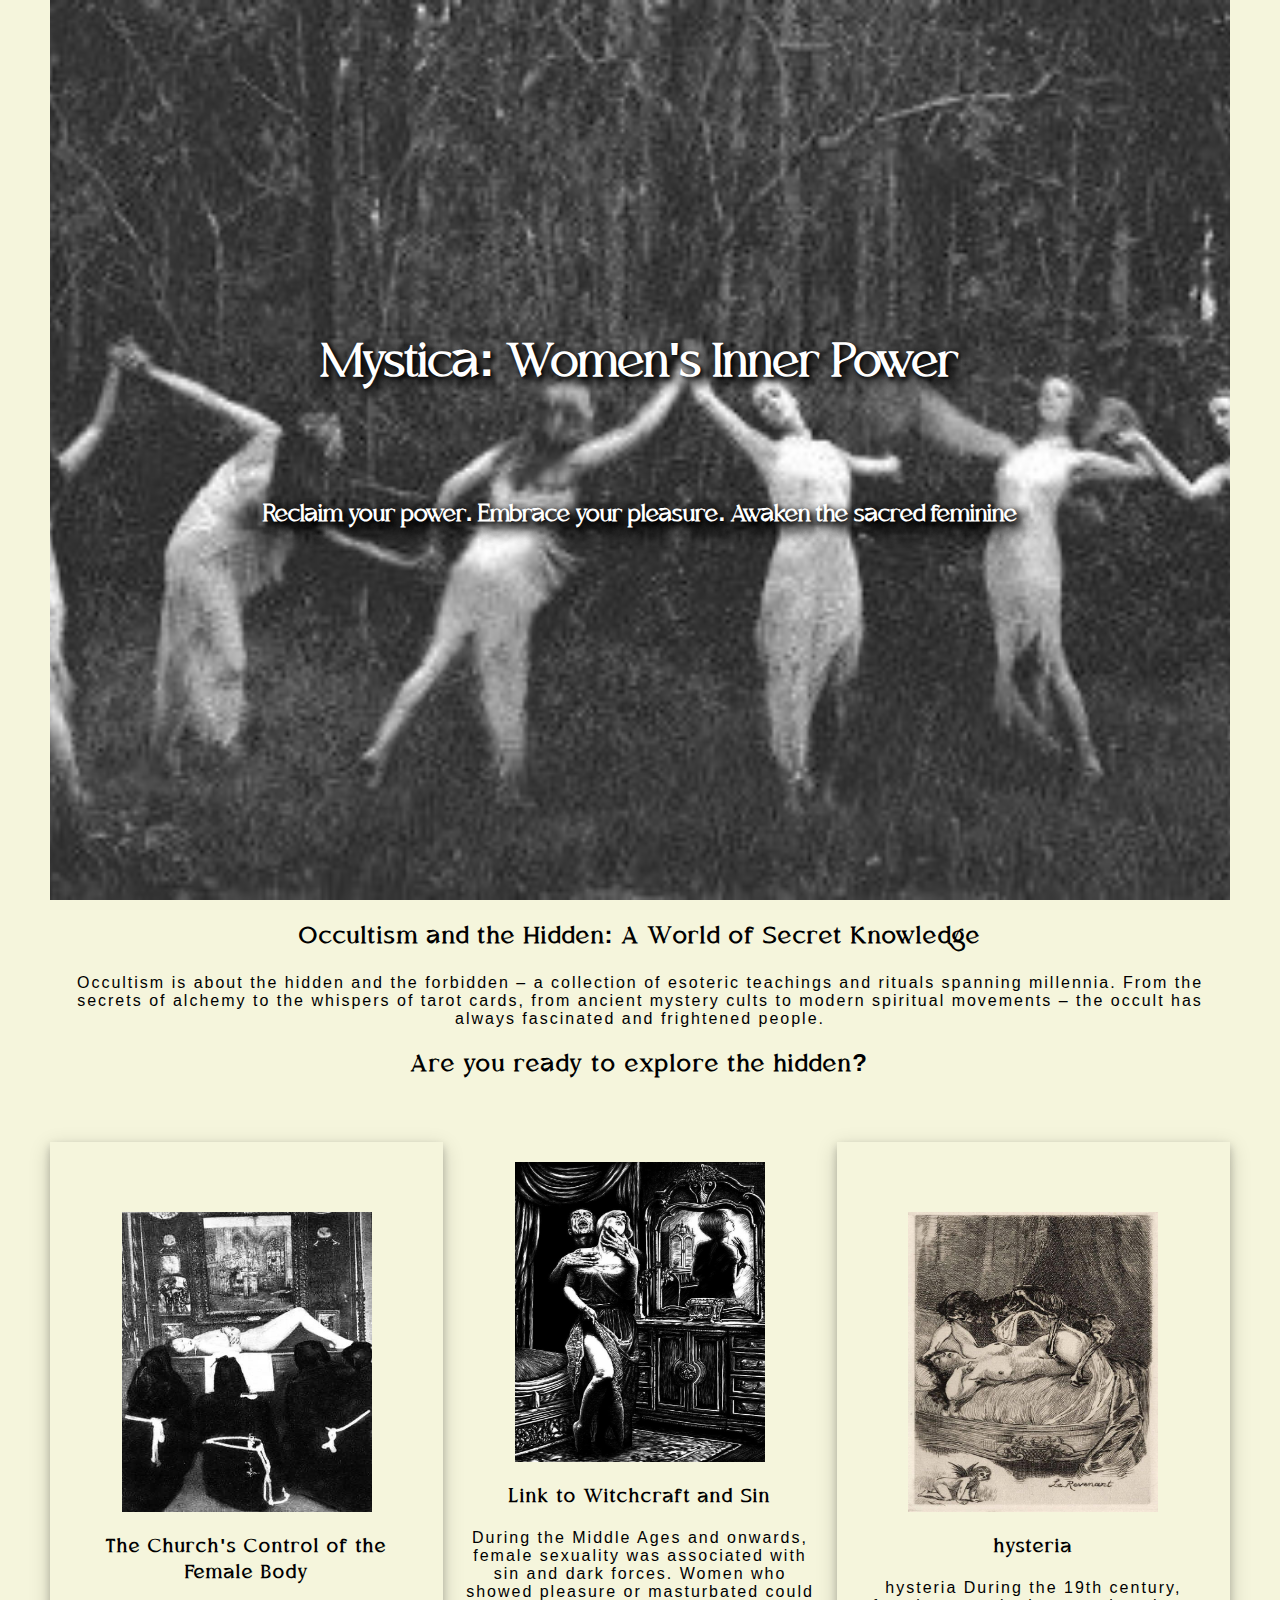
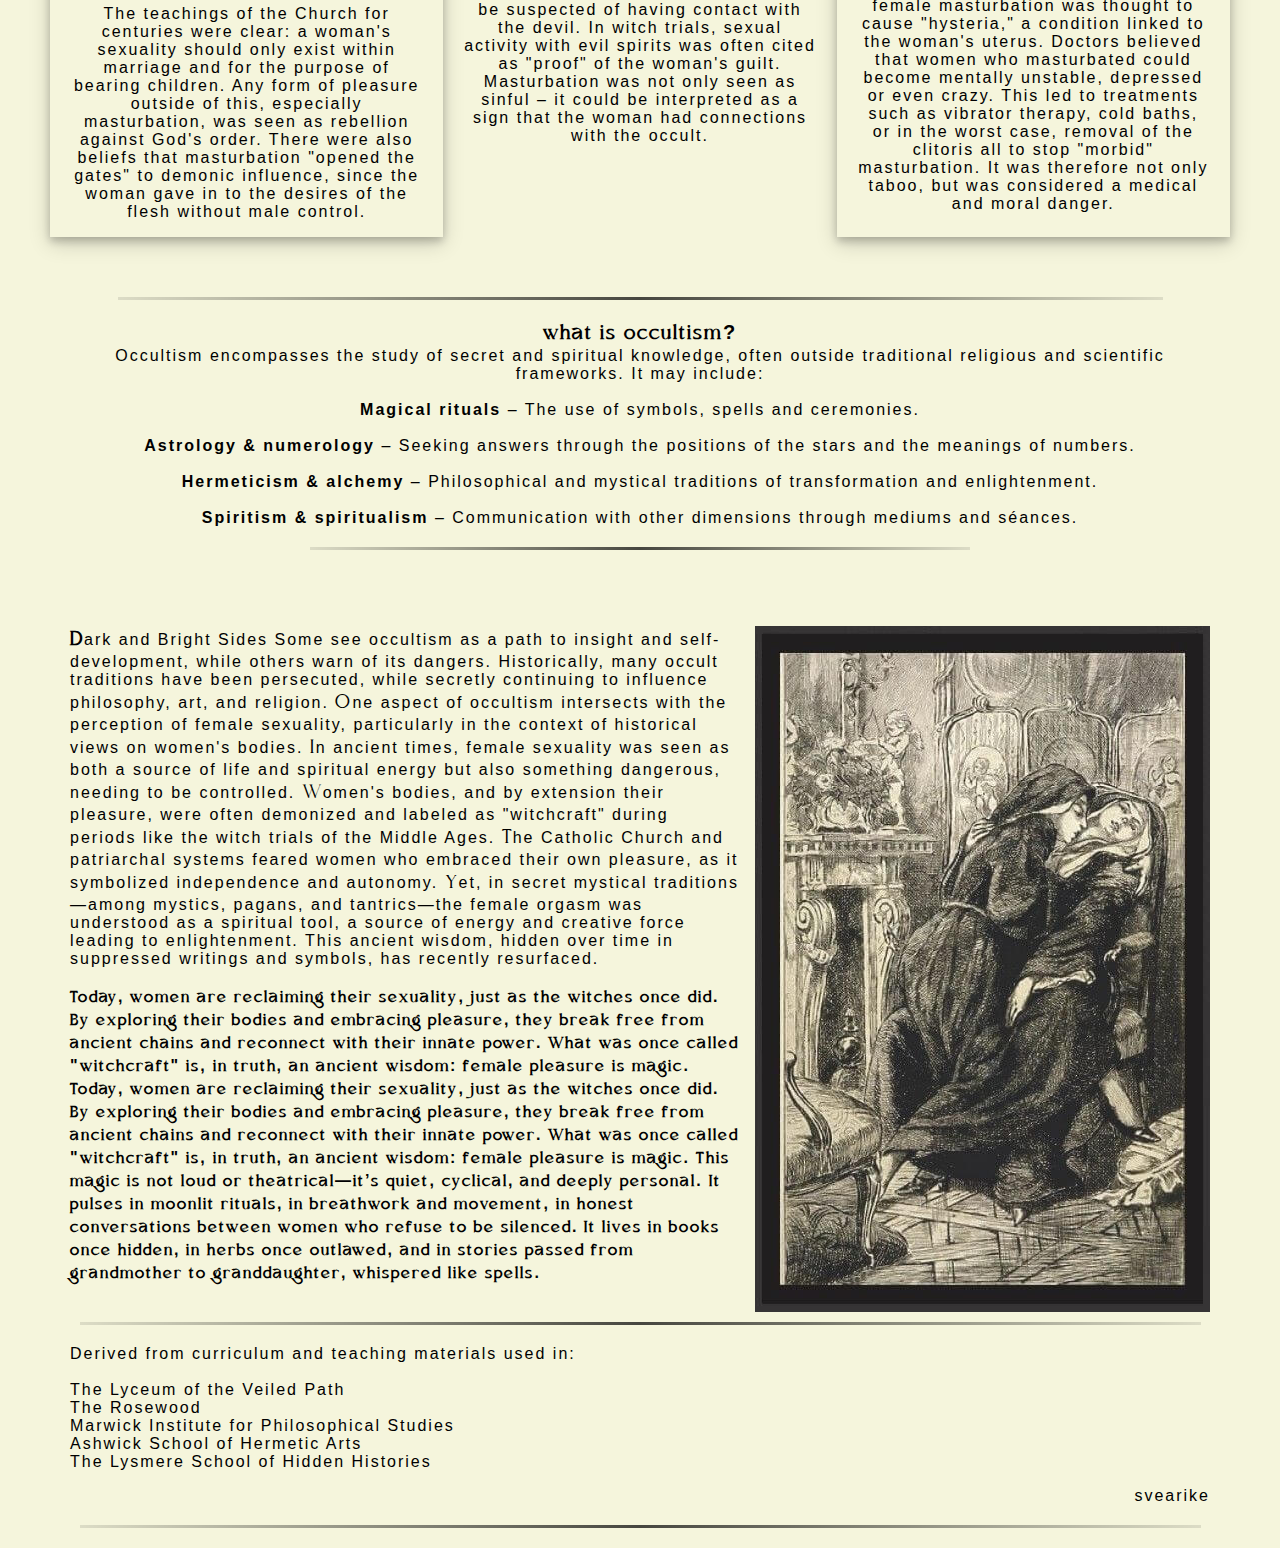
==== ocult.html @ 30f59b33 "Add files via upload" ====
<!DOCTYPE html>
<html lang="en">
<head>
    <meta charset="UTF-8">
    <meta name="viewport" content="width=device-width, initial-scale=1.0">
    <link rel="stylesheet" href="ocult.css">
    <title>Ocult</title>
</head>
<body>
    <div class="hero">
       <h1>Mystica: Women's Inner Power</h1> 
       <h2>Reclaim your power. Embrace your pleasure. Awaken the sacred feminine</h2>
</div>

<div class="start">
    <h2>Occultism and the Hidden: A World of Secret Knowledge </h2>
    <p>
       Occultism is about the hidden and the forbidden – a collection of esoteric teachings and rituals spanning millennia. From the secrets of alchemy to the whispers of tarot cards, from ancient mystery cults to modern spiritual movements – the occult has always fascinated and frightened people.
    </p>
    <h2>Are you ready to explore the hidden?</h2>
</div>

<div class="row">
    <div class="column skall">
     <img src="nun.jpg" alt="" class="utt">
     <h3>The Church's Control of the Female Body</h3>
     <p>
      The teachings of the Church for centuries were clear: a woman's sexuality should only exist within marriage and for the purpose of 
      bearing children. Any form of pleasure outside of this, especially masturbation, was seen as rebellion against God's order. There were also beliefs
    that masturbation "opened the gates" to demonic influence, since the woman gave in to the desires of the flesh without male control.
</p>
    </div>
    <div class="column mitten"  >
     <img src="women_vimperie.jpg" alt="">
     <h3>Link to Witchcraft and Sin</h3>
     <p>
     During the Middle Ages and onwards, female sexuality was associated with sin and dark forces. Women who showed pleasure or masturbated
     could be suspected of having contact with the devil. In witch trials, sexual activity with evil spirits was often cited as "proof" 
     of the woman's guilt. Masturbation was not only seen as sinful – it could be interpreted as a sign that the woman had connections with the occult.
     </p>
    </div>
    <div class="column skall">
        <img src="tjej_skilet.jpg" alt="" class="utt">
        <h3>hysteria</h3>
        <p>hysteria
         During the 19th century, female masturbation was thought to cause "hysteria," a condition linked to the woman's uterus. Doctors believed that
         women who masturbated could become mentally unstable, depressed 
         or even crazy. This led to treatments such as vibrator therapy, cold baths, or in the worst case, removal of the clitoris 
         all to stop "morbid" masturbation. It was therefore not only taboo, but was considered a medical and moral danger.
        </p>
           </div>
  </div>
 
<div class="info">
    <hr class="divider">
    <p><span class="sbl">what is occultism?</span> <br>

        Occultism encompasses the study of secret and spiritual knowledge, often outside traditional religious and scientific frameworks. It may include:
        <br>
        <br>
       <span class="bl"> Magical rituals </span>– The use of symbols, spells and ceremonies.
        <br>
        <br>
       <span class="bl">Astrology & numerology</span> – Seeking answers through the positions of the stars and the meanings of numbers.
        <br>
        <br>
       <span class="bl">Hermeticism & alchemy </span>– Philosophical and mystical traditions of transformation and enlightenment.
        <br>
        <br>
       <span class="bl">Spiritism & spiritualism </span>– Communication with other dimensions through mediums and séances.
    </p>
        <hr class="divider-s">
</div>
<div class="info2">
  
    <p><img src="nunorlove.jpg" alt="" class="info2img">
        <span class="sbl">D</span>ark and Bright Sides
        Some see occultism as a path to insight and self-development, while others warn of its dangers. Historically, many occult traditions have been persecuted, while secretly continuing to influence philosophy, art, and religion.
        
        <span class="sl">O</span>ne aspect of occultism intersects with the perception of female sexuality, particularly in the context of historical views on women's bodies. <span class="sl">I</span>n ancient times, female sexuality was seen as both a source of life and spiritual energy but also something dangerous, needing to be controlled. <span class="sl">W</span>omen's bodies, and by extension their pleasure, were often demonized and labeled as "witchcraft" during periods like the witch trials of the Middle Ages. <span class="sl">T</span>he Catholic Church and patriarchal systems feared women who embraced their own pleasure, as it symbolized independence and autonomy.
        
         <span class="sl">Y</span>et, in secret mystical traditions—among mystics, pagans, and tantrics—the female orgasm was understood as a spiritual tool, a source of energy and creative force leading to enlightenment. This ancient wisdom, hidden over time in suppressed writings and symbols, has recently resurfaced.
        <br>
        <br>
        <span class="sblf">
        Today, women are reclaiming their sexuality, just as the witches once did. By exploring their bodies and embracing pleasure, they break free from ancient chains and reconnect with their innate power. What was once called "witchcraft" is, in truth, an ancient wisdom: female pleasure is magic.
        Today, women are reclaiming their sexuality, just as the witches once did. By exploring their bodies and embracing pleasure, they break free from ancient chains and reconnect with their innate power. What was once called "witchcraft" is, in truth, an ancient wisdom: female pleasure is magic.

        This magic is not loud or theatrical—it’s quiet, cyclical, and deeply personal. It pulses in moonlit rituals, in breathwork and movement, in honest conversations between women who refuse to be silenced. It lives in books once hidden, in herbs once outlawed, and in stories passed from grandmother to granddaughter, whispered like spells.
    </span>
    </p>

</div>
<div class="kontakt">
    <hr class="divider slut">
<div class="skola">
    <p>
    Derived from curriculum and teaching materials used in:
    <br>
    <br>
    The Lyceum of the Veiled Path
    <br>
    The Rosewood
    <br>
    Marwick Institute for Philosophical Studies
    <br>
    Ashwick School of Hermetic Arts
    <br>
    The Lysmere School of Hidden Histories  
    </p>
</div>

<div class="plats">
    
    <p>svearike</p>
</div>
</div>
<hr class="divider">
</body>
</html>
---- ocult.css ----
@font-face {
    font-family: 'Moglan';
    src: url('Moglan_DEMO.ttf') format('truetype');
    font-weight: normal;
    font-style: normal;
}

body{
    background-color: beige;
    padding: 0;
    font-family: sans-serif;
    padding-left: 50px ;
    padding-right: 50px ;
    box-sizing: border-box;
    padding-top: 0;
    margin: 0;
}

.hero {
  display: flex;
  flex-direction: column;        /* ← Detta gör att innehållet staplas vertikalt */
  justify-content: center;
  align-items: center;

  height: 100vh;
  background-image: url(header.jpg);
  background-size: cover;
  background-position: center;
  background-attachment: fixed;

  
}
.hero h1 {
    transform: translateY(-50px); /* flyttar upp texten */
    color: white;
    font-size: 3rem;
    text-shadow:  
       2px 2px 4px rgba(0, 0, 0, 0.9),
       4px 4px 8px rgba(0, 0, 0, 0.8),
       6px 6px 12px rgba(0, 0, 0, 0.6);
    font-family: 'Moglan', sans-serif;
    font-weight: bold;
}
.hero h2{
  text-shadow:  rgb(0, 0, 1);
  font-family: 'Moglan', sans-serif;
  color: white;
  text-shadow:
    2px 2px 4px rgba(0, 0, 0, 0.9),
    4px 4px 8px rgba(0, 0, 0, 0.8),
    6px 6px 12px rgba(0, 0, 0, 0.6),
    8px 8px 14px rgba(0, 0, 0, 0.6),
    10px 10px 16px rgba(0, 0, 0, 0.6);

}
.start{
  text-align: center;
  
}
.start h2{
  font-family: 'Moglan', sans-serif;
  letter-spacing: 2px;
}

.row {
    display: flex;
    box-sizing: border-box;
    padding-top: 40px;
    text-align: center;
    align-items: stretch;
  }

  .row img{
    width: 250px;
    height: 300px;
  }
  .row h3,p{
    padding-left: 20px;
    padding-right: 20px;
    letter-spacing: 2px;
  }
  h3{
    font-family: 'Moglan', sans-serif;
  }
  .column {
   
    flex: 33%;
    align-items: center;
    margin: 0 auto;
  }
  .utt{
    padding-top: 70px;
  }
  .mitten{
    padding-top: 20px;
  }
  .skall{
    box-shadow: 0 4px 8px 0 rgba(0, 0, 0, 0.2), 0 6px 20px 0 rgba(0, 0, 0, 0.19);
    
  }

.info{
  padding: 40px;
  text-align: center;
  letter-spacing: 2px;
}
.sblf{
  font-family: 'Moglan', sans-serif;
  letter-spacing: 2px;
  font-weight: bold;
 
}
.sbl{
  font-family: 'Moglan', sans-serif;
  letter-spacing: 2px;
  font-weight: bold;
  font-size: 20px;
}
.sl{
  font-family: 'Moglan', sans-serif;
  font-size: 20px;
}
.bl{
  font-weight: bold;
}
.divider {
  border: none;
  height: 3px; /* Linjens tjocklek */
  background: linear-gradient(to right, rgba(0, 0, 0, 0.1), rgba(0, 0, 0, 0.712), rgba(0, 0, 0, 0.1)); /* Skuggeffekt från mitten */
  margin: 20px 0; /* Avstånd ovanför och under linjen */
  width: 95%; /* Bredden på linjen */
  margin-left: auto;
  margin-right: auto; /* Centrerar linjen */
}
.divider-s {
  border: none;
  height: 3px; /* Linjens tjocklek */
  background: linear-gradient(to right, rgba(0, 0, 0, 0.1), rgba(0, 0, 0, 0.712), rgba(0, 0, 0, 0.1)); /* Skuggeffekt från mitten */
  margin: 20px 0; /* Avstånd ovanför och under linjen */
  width: 60%;/* Bredden på linjen */
  margin-left: auto;
  margin-right: auto; /* Centrerar linjen */
}
.info2{
  letter-spacing: 2px;
}
.info2img{
  float: right;
  padding-left: 15px;
  padding-bottom: 10px;
}
.kontakt{
  display: inline;
}

.plats{
  text-align: right;
}


@media (max-width: 890px) {
  body{
    background-color: beige;
    
    font-family: sans-serif;
    
    box-sizing: border-box;
    padding-top: 0;
    margin: 0;
}
  hero {
    display: flex;
          
    
    align-items: center;
  
    height: 100vh;
    background-image: url(header.jpg);
    background-size: cover;
    background-position: center;
   
    
    
  }
  .hero h1 {
      transform: translateY(-50px); /* flyttar upp texten */
      color: white;
      font-size: 2,5rem;
      text-shadow:  
         2px 2px 4px rgba(0, 0, 0, 0.9),
         4px 4px 8px rgba(0, 0, 0, 0.8),
         6px 6px 12px rgba(0, 0, 0, 0.6);
      font-family: 'Moglan', sans-serif;
      font-weight: bold;
      letter-spacing: 3px;
      text-align: center;
  }
  .hero h2{
    text-align: center;
    letter-spacing: 3px;
    font-family: 'Moglan', sans-serif;
    font-size: 15px;
    color: white;
    text-shadow:
      2px 2px 4px rgba(0, 0, 0, 0.9),
      4px 4px 8px rgba(0, 0, 0, 0.8),
      6px 6px 12px rgba(0, 0, 0, 0.6),
      8px 8px 14px rgba(0, 0, 0, 0.6),
      10px 10px 16px rgba(0, 0, 0, 0.6);
  
  }
  
  .row {
    display: block;
    box-sizing: border-box;
    padding-top: 40px;
    text-align: center;
    align-items: stretch;
    overflow-x: none;
    
  }
 

  .row img{
    width: 250px;
    height: 300px;
  }
  .row h3,p{
    padding-left: 20px;
    padding-right: 20px;
    letter-spacing: 2px;
    padding-bottom: 10px;
  }
  h3{
    font-family: 'Moglan', sans-serif;
  }
 
 
  .skall{
    box-shadow: 0 4px 8px 0 rgba(0, 0, 0, 0.2), 0 6px 20px 0 rgba(0, 0, 0, 0.19);
    
  }
  .info2img{
    width: 300px;
    float: right;
    padding-left: 15px;
    padding-bottom: 10px;
  }
}
@media (max-width: 650px){
  .hero h1 {
    transform: translateY(-50px); /* flyttar upp texten */
    color: white;
    font-size: 2,5rem;
    text-shadow:  
       2px 2px 4px rgba(0, 0, 0, 0.9),
       4px 4px 8px rgba(0, 0, 0, 0.8),
       6px 6px 12px rgba(0, 0, 0, 0.6);
    font-family: 'Moglan', sans-serif;
    font-weight: bold;
    letter-spacing: 3px;
    text-align: center;
}
.hero h2{
  text-align: center;
  letter-spacing: 3px;
 font-family: sans-serif;
  font-size: 15px;
  color: white;
  text-shadow:
    2px 2px 4px rgba(0, 0, 0, 0.9),
    4px 4px 8px rgba(0, 0, 0, 0.8),
    6px 6px 12px rgba(0, 0, 0, 0.6),
    8px 8px 14px rgba(0, 0, 0, 0.6),
    10px 10px 16px rgba(0, 0, 0, 0.6);

}
.info2img{
  display: block;
  margin-left: auto;
  margin-right: auto;
  width: 100%;

  float: none;
}
.info2 p{
  padding-top: 20px;
  align-items: center;
}

}
@media (max-width: 460px){
  body{
    background-color: beige;
 
    font-family: sans-serif;
   
    box-sizing: border-box;

}
  .hero h1 {
    transform: translateY(-50px); /* flyttar upp texten */
    color: white;
    font-size: 2,2rem;
    text-shadow:  
       2px 2px 4px rgba(0, 0, 0, 0.9),
       4px 4px 8px rgba(0, 0, 0, 0.8),
       6px 6px 12px rgba(0, 0, 0, 0.6);
    font-family: 'Moglan', sans-serif;
    font-weight: bold;
    letter-spacing: 3px;
    text-align: center;
}
.hero h2{
  display: none;
 
}
.info2{
  padding: none;
  text-align: center;
}

.info2img{

  width: 100%;
  display: block;
  margin-left: auto;
  margin-right: auto;
  padding: 0;
  
}
 }
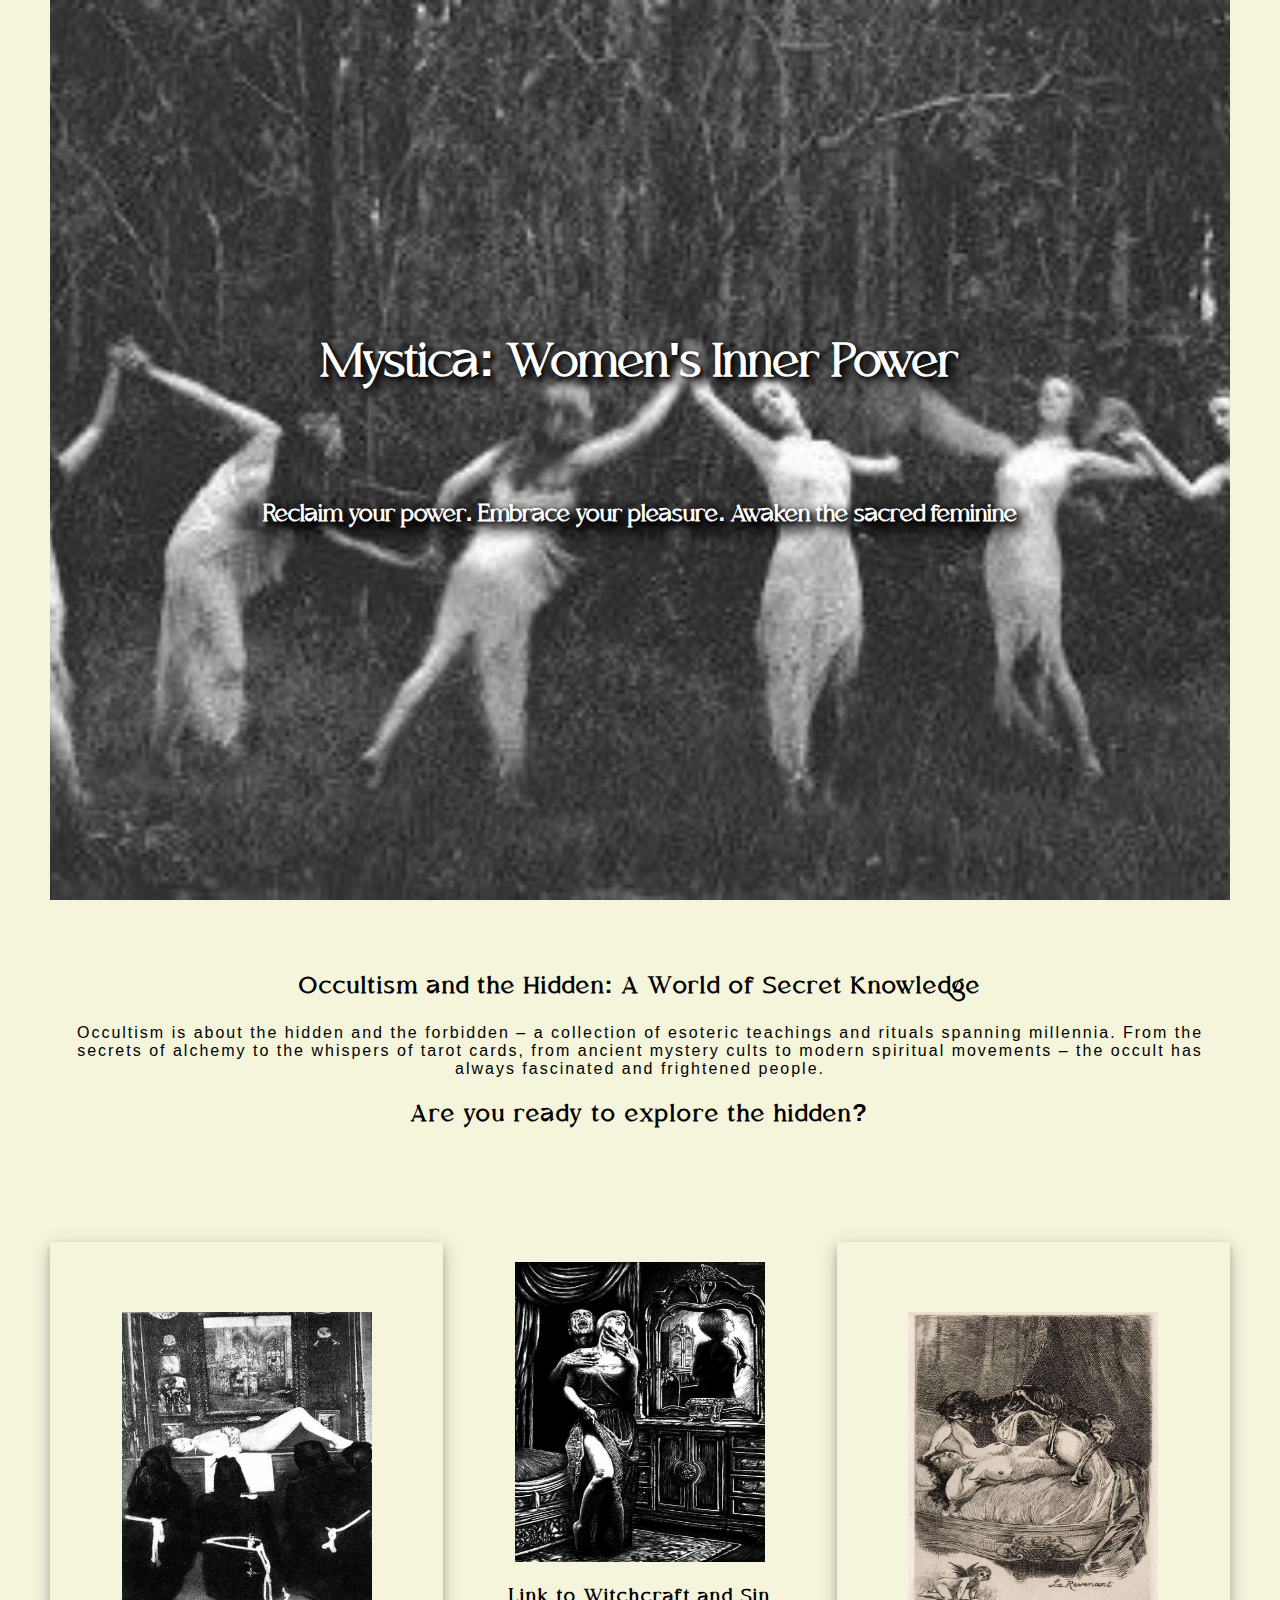
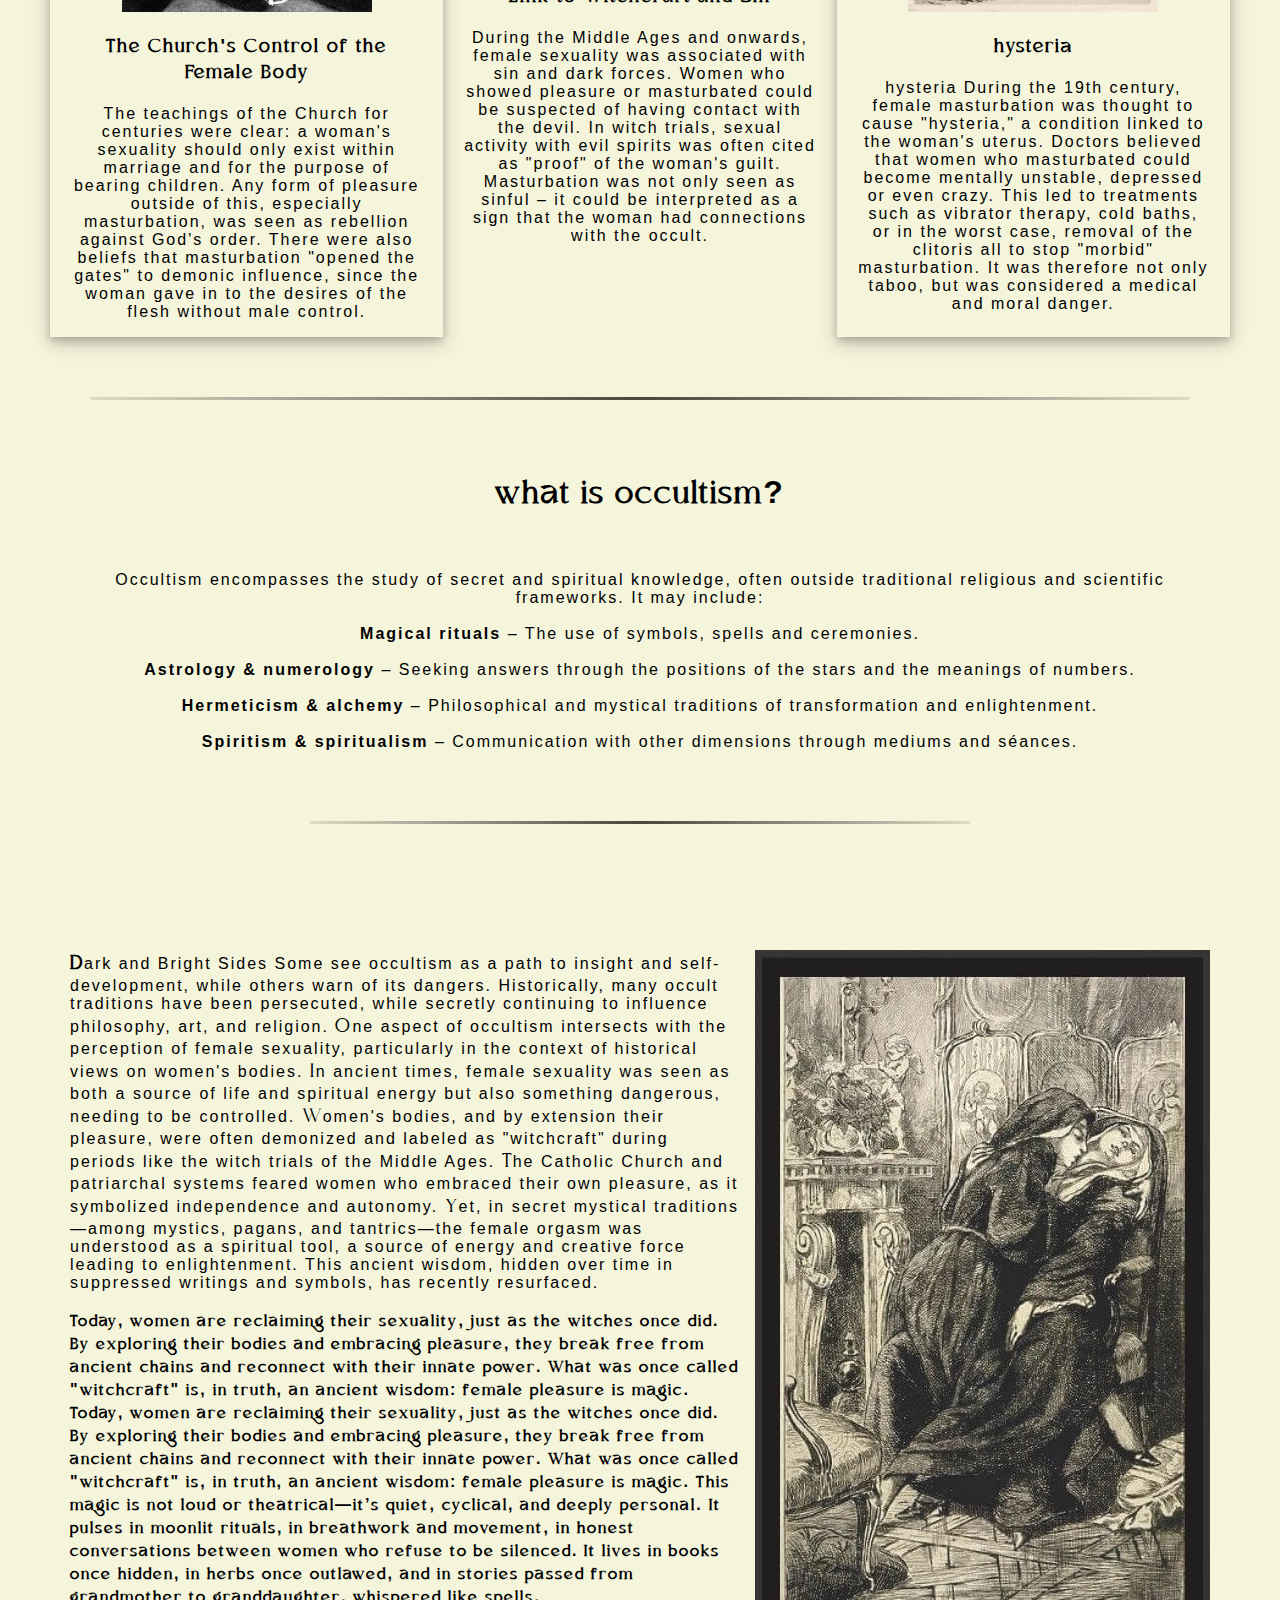
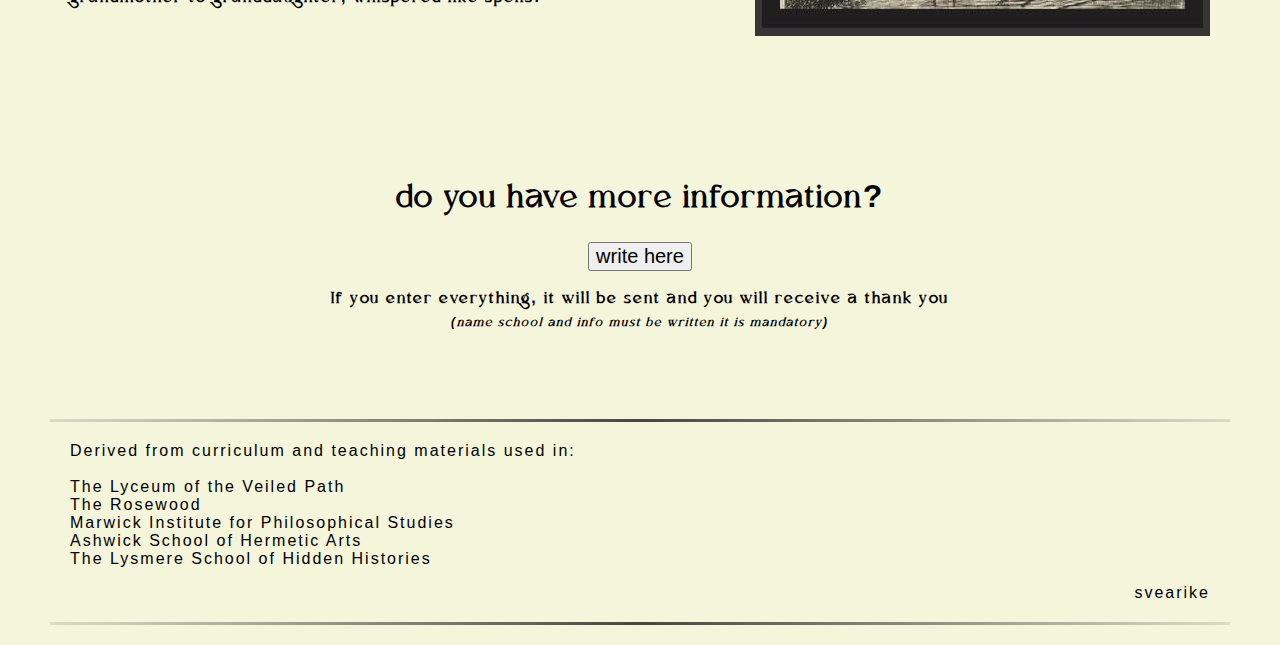
==== commit c5492c09: "Add files via upload" ====
--- a/ocult.html
+++ b/ocult.html
@@ -53,8 +53,9 @@
  
 <div class="info">
     <hr class="divider">
-    <p><span class="sbl">what is occultism?</span> <br>
-
+    <h1>what is occultism? </h1>
+    <br>
+        <p>
         Occultism encompasses the study of secret and spiritual knowledge, often outside traditional religious and scientific frameworks. It may include:
         <br>
         <br>
@@ -91,6 +92,33 @@
     </p>
 
 </div>
+<div class="break"></div> 
+<div class="du">
+    <h1>do you have more information?</h1>
+    <button class="button-du" onclick="getUserInfo()">write here</button>
+    <p>If you enter everything, it will be sent and you will receive a thank you <br>
+        <em class="fint">  (name school and info must be written it is mandatory)</em>
+    </p>  
+     
+    <p id="demo"></p>
+</div>
+
+
+<!-- Popuprutan -->
+<div id="overlay" class="overlay">
+    <div class="popup">
+      <h2>Write your information</h2>
+      <input id="nameInput" type="text" placeholder="Name">
+      <input id="schoolInput" type="text" placeholder="School or Company">
+      <input id="infoInput" type="text" placeholder="Your info">
+      <button onclick="submitInfo()">Send</button>
+    </div>
+  </div>
+  
+  <!-- Visar användarens text -->
+ 
+
+
 <div class="kontakt">
     <hr class="divider slut">
 <div class="skola">
@@ -116,5 +144,31 @@
 </div>
 </div>
 <hr class="divider">
+
+
+<script>
+function getUserInfo() {
+  document.getElementById("overlay").style.display = "flex";
+}
+
+function submitInfo() {
+  const name = document.getElementById("nameInput").value;
+  const school = document.getElementById("schoolInput").value;
+  const info = document.getElementById("infoInput").value;
+if(name && school && info){
+  document.getElementById("demo").innerHTML = `
+    <strong>thank you ${name}</strong><br>
+   
+  `;}
+
+  else {
+    // Gör inget
+    document.getElementById("demo").innerHTML = "";
+  }
+  document.getElementById("overlay").style.display = "none";
+}
+
+    
+    </script>
 </body>
 </html>--- a/ocult.css
+++ b/ocult.css
@@ -55,6 +55,8 @@
 }
 .start{
   text-align: center;
+  padding-top: 50px;
+  padding-bottom: 50px;
   
 }
 .start h2{
@@ -104,6 +106,17 @@
   text-align: center;
   letter-spacing: 2px;
 }
+.info p{
+  
+  padding-bottom: 50px;
+}
+.info h1{
+  
+  font-family: 'Moglan', sans-serif;
+  letter-spacing: 2px;
+  font-weight: bold;
+  padding-top: 50px;
+}
 .sblf{
   font-family: 'Moglan', sans-serif;
   letter-spacing: 2px;
@@ -123,12 +136,65 @@
 .bl{
   font-weight: bold;
 }
+
+.du{
+  text-align: center;
+  padding-top: 100px;
+  font-family: 'Moglan', sans-serif;
+  letter-spacing: 2px;
+  font-weight: bold;
+  padding-bottom: 50px;
+}
+.fint{
+  font-size: 12px;
+}
+.button-du{
+  font-size: 20px;
+}
+
+.break {
+  clear: both;
+}
+.overlay {
+  position: fixed;
+  top: 0; left: 0;
+  width: 100%; height: 100%;
+  background: rgba(0, 0, 0, 0.7);
+  display: none;
+  justify-content: center;
+  align-items: center;
+  z-index: 999;
+}
+
+.popup {
+  background: white;
+  padding: 20px 30px 20px 10px;
+  border-radius: 10px;
+  text-align: center;
+  width: 350px;
+  box-shadow: 0 0 10px black;
+ 
+}
+
+.popup input {
+  display: block;
+  width: 100%;
+  padding: 10px;
+  margin: 10px 0;
+}
+
+.popup button {
+  margin-top: 10px;
+  padding: 10px 20px;
+}
+
+
 .divider {
   border: none;
   height: 3px; /* Linjens tjocklek */
   background: linear-gradient(to right, rgba(0, 0, 0, 0.1), rgba(0, 0, 0, 0.712), rgba(0, 0, 0, 0.1)); /* Skuggeffekt från mitten */
   margin: 20px 0; /* Avstånd ovanför och under linjen */
-  width: 95%; /* Bredden på linjen */
+  width: 100%; /* Bredden på linjen */
   margin-left: auto;
   margin-right: auto; /* Centrerar linjen */
 }
@@ -143,6 +209,8 @@
 }
 .info2{
   letter-spacing: 2px;
+  padding-top: 50px;
+  padding-bottom: 30px;
 }
 .info2img{
   float: right;
@@ -248,6 +316,8 @@
   }
 }
 @media (max-width: 650px){
+
+  
   .hero h1 {
     transform: translateY(-50px); /* flyttar upp texten */
     color: white;
@@ -275,6 +345,7 @@
     10px 10px 16px rgba(0, 0, 0, 0.6);
 
 }
+
 .info2img{
   display: block;
   margin-left: auto;
@@ -292,12 +363,30 @@
 @media (max-width: 460px){
   body{
     background-color: beige;
- 
+    padding: 0;
     font-family: sans-serif;
-   
+    padding-left: 0 ;
+    padding-right: 0 ;
     box-sizing: border-box;
-
-}
+    padding-top: 0;
+    margin: 0;
+}
+
+.hero {
+  display: flex;
+  flex-direction: column;        /* ← Detta gör att innehållet staplas vertikalt */
+  justify-content: center;
+  align-items: center;
+
+  height: 100vh;
+  background-image: url(header.jpg);
+  background-size: cover;
+  background-position: center;
+  background-attachment: fixed;
+
+  
+}
+ 
   .hero h1 {
     transform: translateY(-50px); /* flyttar upp texten */
     color: white;
